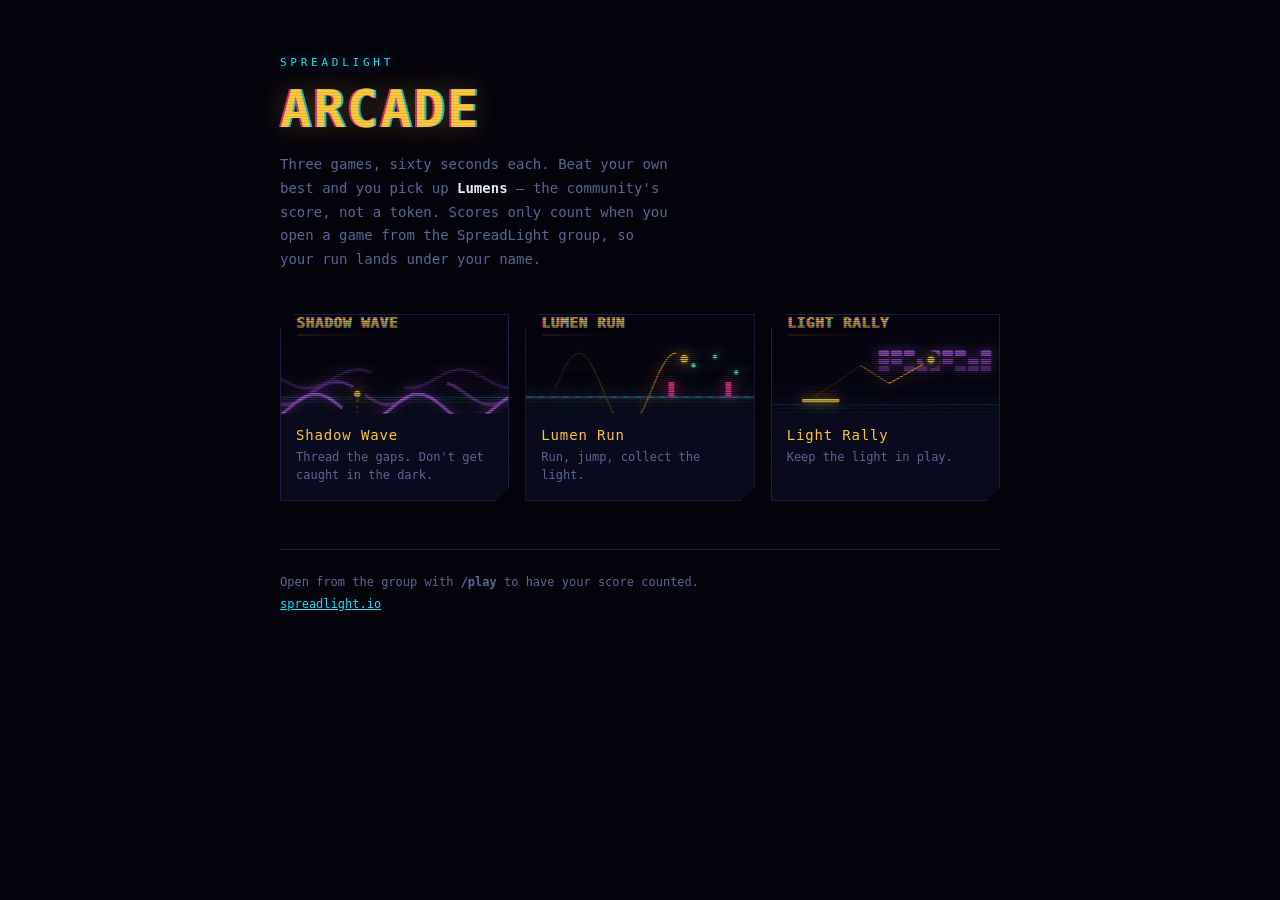
==== arcade/index.html @ 24184afd "Serve something at the arcade root, and fix image content types play.spreadlight.io returned 404 at " ====
<!doctype html>
<html lang="en">
<head>
<meta charset="utf-8">
<meta name="viewport" content="width=device-width,initial-scale=1,viewport-fit=cover">
<title>SpreadLight Arcade</title>
<link rel="icon" href="/arcade/lumenrun.png">
<link rel="stylesheet" href="/arcade/sl.css">
<style>
  /* This page scrolls and stacks, unlike the games, which are fixed to the
     viewport — so it opts out of the shell's centred, overflow-hidden body. */
  html, body { height: auto; overflow: auto; }
  body {
    justify-content: flex-start; padding: 0; display: block;
    min-height: 100%;
    /* The shell pins its horizon glow to 118% of the VIEWPORT, which leaves a
       visible seam once a page scrolls past one screen. Fixed attachment
       keeps the city below the fold wherever you are on the page. */
    background-attachment: fixed;
  }

  .wrap { max-width: 760px; margin: 0 auto; padding: 56px 20px 72px; }

  .kicker {
    font-size: 11px; letter-spacing: .34em; text-transform: uppercase;
    color: var(--neon); text-shadow: 0 0 12px rgba(25,230,255,.45);
  }
  h1 {
    margin: 10px 0 0; font-size: clamp(30px, 9vw, 52px); letter-spacing: .04em;
    color: var(--light);
    text-shadow: -2px 0 0 rgba(255,46,136,.8), 2px 0 0 rgba(25,230,255,.8),
                 0 0 30px rgba(255,201,60,.35);
  }
  .sub { margin-top: 14px; color: var(--dim); font-size: 14px; line-height: 1.7; max-width: 46ch; }
  .sub b { color: var(--ink); font-weight: 600; }

  .rack { margin-top: 42px; display: grid; gap: 16px; }
  @media (min-width: 640px) { .rack { grid-template-columns: repeat(3, 1fr); } }

  .cab {
    display: block; text-decoration: none; color: inherit;
    border: 1px solid var(--grid); background: var(--deck);
    overflow: hidden; position: relative;
    clip-path: polygon(14px 0, 100% 0, 100% calc(100% - 14px), calc(100% - 14px) 100%, 0 100%, 0 14px);
    transition: border-color .18s ease, transform .18s ease;
  }
  .cab:hover, .cab:focus-visible {
    border-color: rgba(25,230,255,.6);
    transform: translateY(-3px);
    outline: none;
  }
  .cab:focus-visible { box-shadow: 0 0 0 2px var(--neon); }
  /* The cover already carries its own title, so showing the whole thing and
     then repeating the name underneath says it twice. Cropping to the lower
     band keeps the artwork and lets the card's own typography name it. */
  .cab img {
    display: block; width: 100%; height: auto;
    aspect-ratio: 16 / 7;
    object-fit: cover;
    object-position: 50% 88%;
  }
  .cab .meta { padding: 13px 15px 16px; }
  .cab .name { color: var(--light); font-size: 14px; letter-spacing: .06em; }
  .cab .line { color: var(--dim); font-size: 12px; margin-top: 5px; line-height: 1.5; }

  .foot {
    margin-top: 48px; padding-top: 22px; border-top: 1px solid var(--grid);
    color: var(--dim); font-size: 12px; line-height: 1.8;
  }
  .foot a { color: var(--neon); }

  @media (prefers-reduced-motion: reduce) {
    .cab { transition: none; }
    .cab:hover { transform: none; }
  }
</style>
</head>
<body>
<div class="wrap">
  <p class="kicker">SpreadLight</p>
  <h1>ARCADE</h1>
  <p class="sub">
    Three games, sixty seconds each. Beat your own best and you pick up
    <b>Lumens</b> — the community's score, not a token. Scores only count when
    you open a game from the SpreadLight group, so your run lands under your name.
  </p>

  <div class="rack">
    <a class="cab" href="/arcade/shadowwave.html">
      <img src="/arcade/shadowwave.png" alt="Shadow Wave" width="640" height="360">
      <div class="meta">
        <div class="name">Shadow Wave</div>
        <div class="line">Thread the gaps. Don't get caught in the dark.</div>
      </div>
    </a>
    <a class="cab" href="/arcade/lumenrun.html">
      <img src="/arcade/lumenrun.png" alt="Lumen Run" width="640" height="360">
      <div class="meta">
        <div class="name">Lumen Run</div>
        <div class="line">Run, jump, collect the light.</div>
      </div>
    </a>
    <a class="cab" href="/arcade/lightrally.html">
      <img src="/arcade/lightrally.png" alt="Light Rally" width="640" height="360">
      <div class="meta">
        <div class="name">Light Rally</div>
        <div class="line">Keep the light in play.</div>
      </div>
    </a>
  </div>

  <p class="foot">
    Open from the group with <b>/play</b> to have your score counted.<br>
    <a href="https://spreadlight.io">spreadlight.io</a>
  </p>
</div>
</body>
</html>
---- arcade/sl.css ----
/* SpreadLight arcade — shared shell for every game.

   The rule the whole look hangs on: COLD IS THE MACHINE, WARM IS YOU.
   Cyan, violet and magenta belong to the city and everything trying to
   end your run. Amber is the player and the lumens. Figure and ground are
   separated by temperature rather than brightness alone, which is what
   keeps these readable on a phone in daylight — the thing you must not
   lose track of is the only warm object on screen. */

:root {
  --void:  #04030c;   /* night between the buildings */
  --deck:  #0a0a1f;   /* play surface */
  --grid:  #1b1f4a;   /* inert structure */
  --neon:  #19e6ff;   /* the city, UI chrome */
  --hot:   #ff2e88;   /* danger */
  --volt:  #9d4edd;   /* the shadow mass */
  --light: #ffc93c;   /* you, and what you collect */
  --mint:  #2bffcf;   /* pickups */
  --ink:   #e8f4ff;
  --dim:   #5a6a9a;
}

* { box-sizing: border-box; margin: 0; padding: 0; }

html, body {
  height: 100%;
  background: var(--void);
  color: var(--ink);
  font-family: ui-monospace, "SF Mono", Menlo, Consolas, monospace;
  overflow: hidden;
  -webkit-user-select: none;
  user-select: none;
  -webkit-tap-highlight-color: transparent;
}

body {
  display: flex;
  flex-direction: column;
  align-items: center;
  justify-content: center;
  gap: 10px;
  padding: 12px;
  /* horizon glow — the city is always somewhere below the frame */
  background:
    radial-gradient(120% 60% at 50% 118%, #141a4d 0%, transparent 70%),
    var(--void);
}

/* CRT scanlines over everything, including the canvas, which cannot carry
   a pseudo-element of its own. Kept at 3% so it reads as texture and never
   competes with a moving sprite. */
body::after {
  content: "";
  position: fixed;
  inset: 0;
  pointer-events: none;
  z-index: 9;
  background: repeating-linear-gradient(
    to bottom,
    rgba(0, 0, 0, 0) 0 2px,
    rgba(0, 0, 0, .28) 2px 3px
  );
  opacity: .34;
  mix-blend-mode: multiply;
}

#hud {
  display: flex;
  gap: 18px;
  font-size: 12px;
  letter-spacing: .22em;
  text-transform: uppercase;
  color: var(--neon);
  text-shadow: 0 0 10px rgba(25, 230, 255, .5);
}
#hud b {
  color: var(--light);
  font-weight: 700;
  text-shadow: 0 0 10px rgba(255, 201, 60, .6);
}

canvas {
  border-radius: 10px;
  background: var(--deck);
  box-shadow:
    0 0 0 1px var(--grid),
    0 0 0 2px rgba(25, 230, 255, .18),
    0 0 44px -6px rgba(25, 230, 255, .32),
    0 22px 60px -24px rgba(157, 78, 221, .6);
  touch-action: none;
}

#msg {
  position: fixed;
  inset: 0;
  z-index: 10;
  display: flex;
  flex-direction: column;
  align-items: center;
  justify-content: center;
  gap: 14px;
  text-align: center;
  padding: 24px;
  background: radial-gradient(90% 70% at 50% 50%, rgba(10, 10, 31, .92), rgba(4, 3, 12, .97));
  backdrop-filter: blur(4px);
}
#msg.hide { display: none; }

/* The one loud moment: a badly-tuned signal. Two offset copies bleed cyan
   and magenta out from under the amber, the way a CRT misconverges. Used
   on the title only — repeat it anywhere else and the page just looks
   broken rather than transmitted. */
#msg h1 {
  font-size: clamp(24px, 8vw, 38px);
  letter-spacing: .06em;
  color: var(--light);
  text-shadow:
    -2px 0 0 rgba(255, 46, 136, .85),
     2px 0 0 rgba(25, 230, 255, .85),
     0 0 26px rgba(255, 201, 60, .45);
}

#msg p {
  color: var(--dim);
  font-size: 14px;
  line-height: 1.65;
  max-width: 32ch;
}
#msg .score { color: var(--ink); font-size: 18px; }

button {
  font: inherit;
  font-size: 14px;
  padding: 13px 30px;
  border: 0;
  border-radius: 2px;
  background: var(--light);
  color: #1a1200;
  font-weight: 700;
  letter-spacing: .14em;
  text-transform: uppercase;
  cursor: pointer;
  clip-path: polygon(10px 0, 100% 0, 100% calc(100% - 10px), calc(100% - 10px) 100%, 0 100%, 0 10px);
  box-shadow: 0 0 24px -4px rgba(255, 201, 60, .7);
}
button:active { transform: translateY(1px); }

.ghost {
  background: transparent;
  color: var(--neon);
  box-shadow: inset 0 0 0 1px rgba(25, 230, 255, .45);
  padding: 10px 22px;
  font-size: 12px;
}

@media (prefers-reduced-motion: reduce) {
  body::after { display: none; }
}
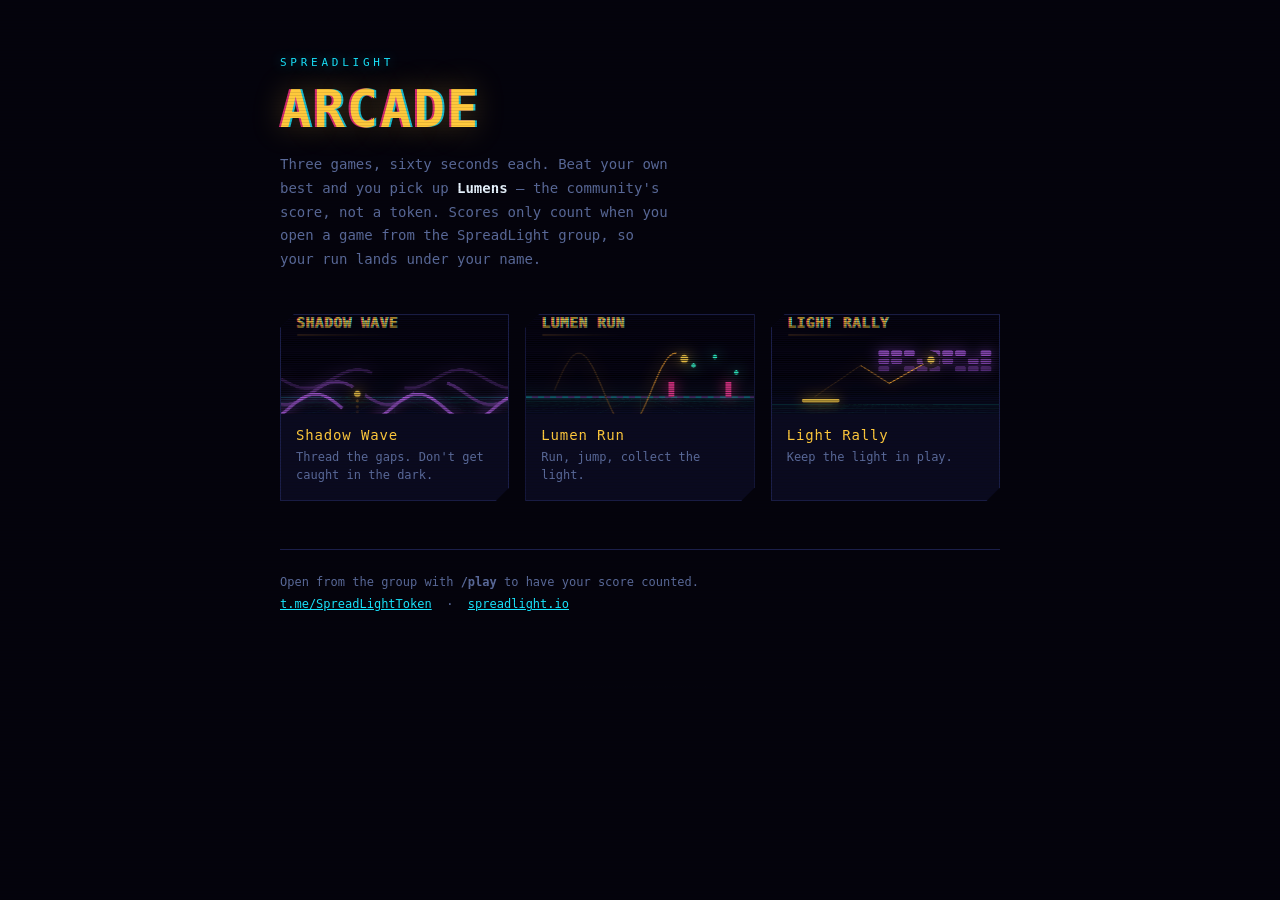
==== commit 586e5b5c: "Link the group from the arcade, and stop the shield deleting it Footer now carries t.me/SpreadLightT" ====
--- a/arcade/index.html
+++ b/arcade/index.html
@@ -111,6 +111,8 @@
 
   <p class="foot">
     Open from the group with <b>/play</b> to have your score counted.<br>
+    <a href="https://t.me/SpreadLightToken">t.me/SpreadLightToken</a>
+    &nbsp;·&nbsp;
     <a href="https://spreadlight.io">spreadlight.io</a>
   </p>
 </div>
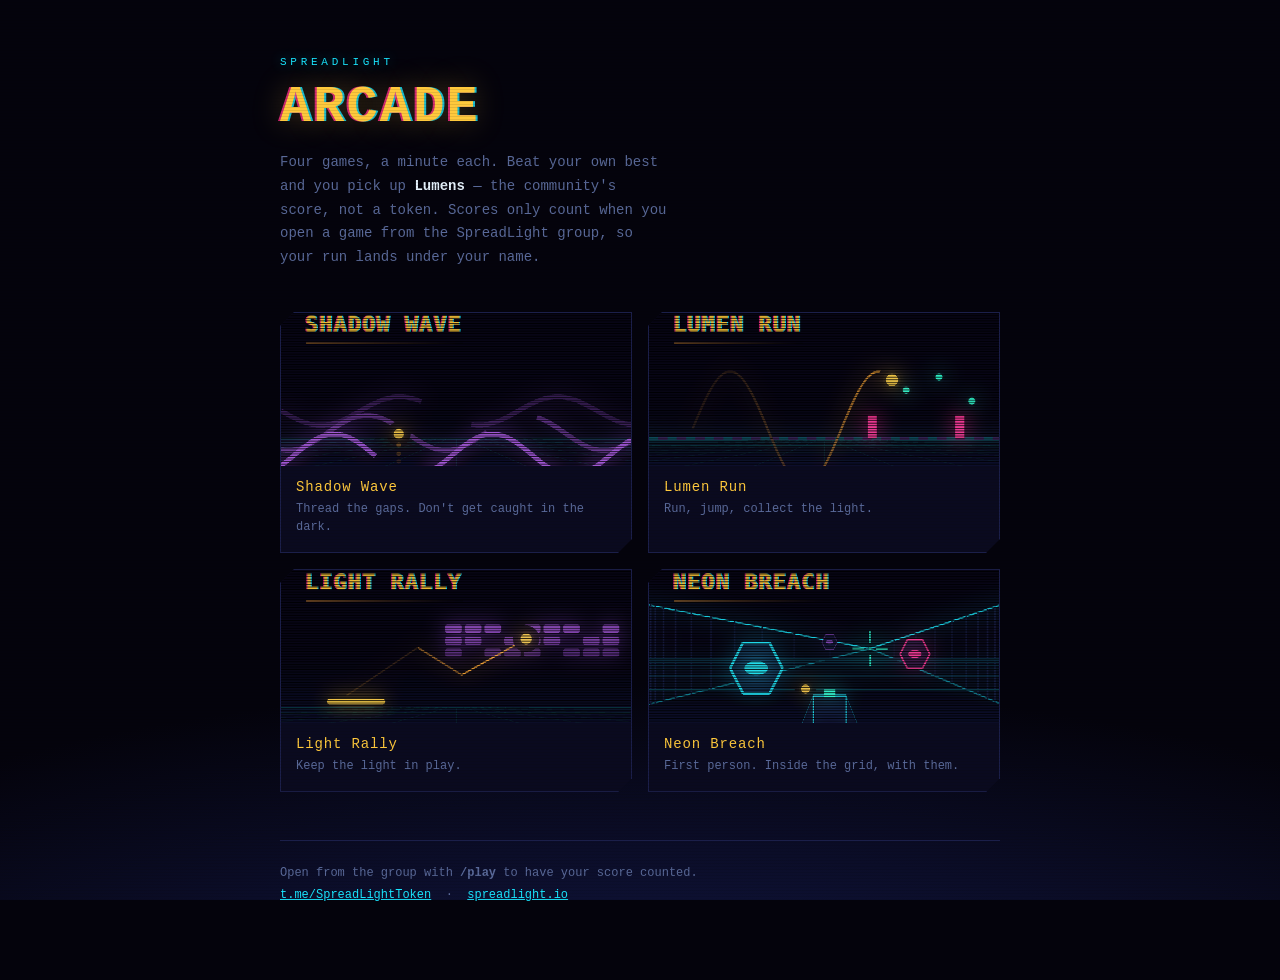
==== commit dd3f17cf: "arcade: fix Lumen Run's unreachable lumens, raise difficulty, add Neon Breach LUMEN RUN COULD NEVER " ====
--- a/arcade/index.html
+++ b/arcade/index.html
@@ -35,7 +35,9 @@
   .sub b { color: var(--ink); font-weight: 600; }
 
   .rack { margin-top: 42px; display: grid; gap: 16px; }
-  @media (min-width: 640px) { .rack { grid-template-columns: repeat(3, 1fr); } }
+  /* Two across, not three — with four cabinets a three-column rack leaves
+     the last one stranded on a row of its own. */
+  @media (min-width: 560px) { .rack { grid-template-columns: repeat(2, 1fr); } }
 
   .cab {
     display: block; text-decoration: none; color: inherit;
@@ -80,7 +82,7 @@
   <p class="kicker">SpreadLight</p>
   <h1>ARCADE</h1>
   <p class="sub">
-    Three games, sixty seconds each. Beat your own best and you pick up
+    Four games, a minute each. Beat your own best and you pick up
     <b>Lumens</b> — the community's score, not a token. Scores only count when
     you open a game from the SpreadLight group, so your run lands under your name.
   </p>
@@ -107,6 +109,13 @@
         <div class="line">Keep the light in play.</div>
       </div>
     </a>
+    <a class="cab" href="/arcade/neonbreach.html">
+      <img src="/arcade/neonbreach.png" alt="Neon Breach" width="640" height="360">
+      <div class="meta">
+        <div class="name">Neon Breach</div>
+        <div class="line">First person. Inside the grid, with them.</div>
+      </div>
+    </a>
   </div>
 
   <p class="foot">
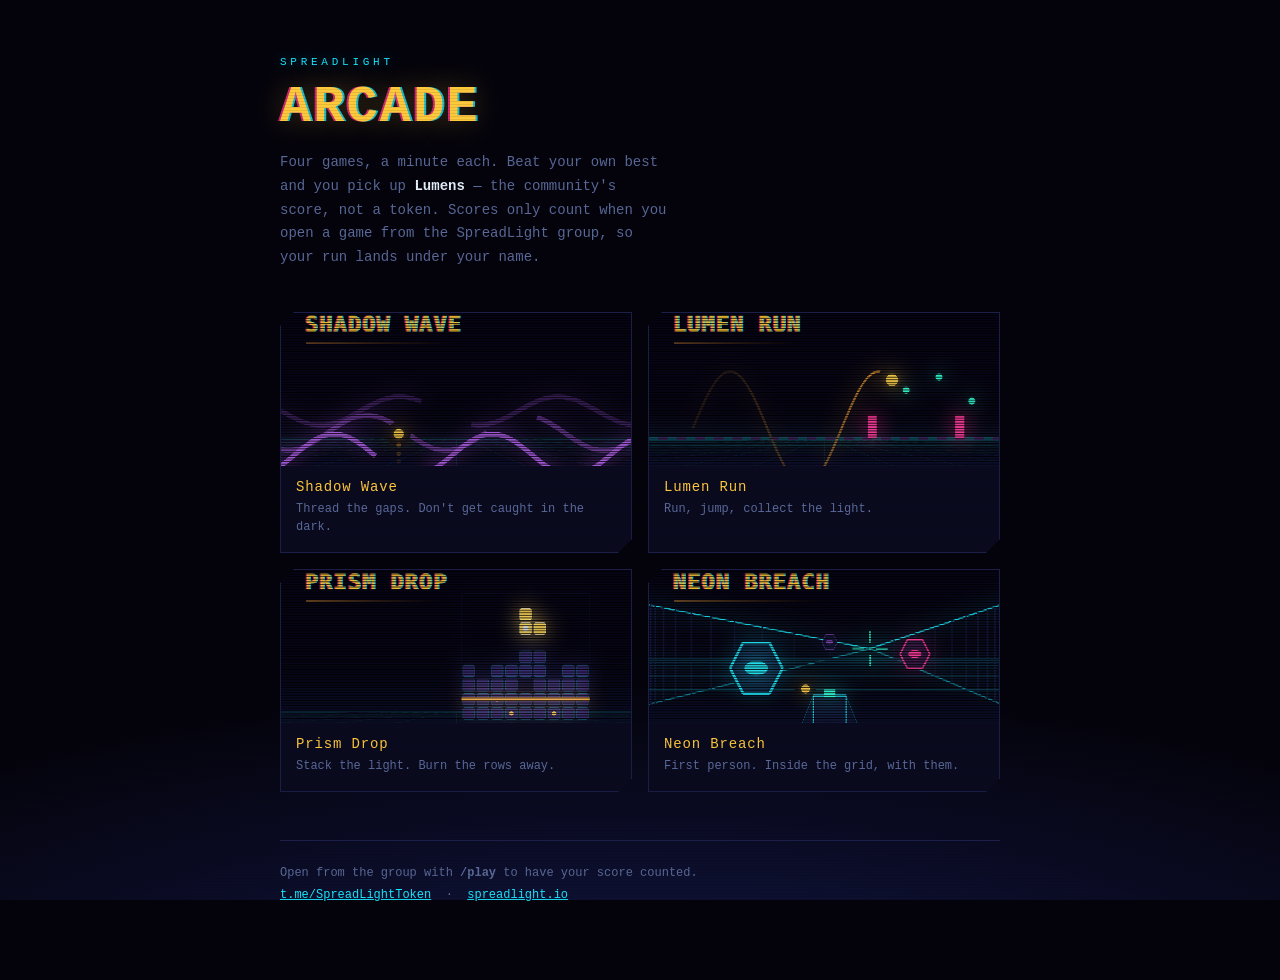
==== commit 2a017a69: "Replace Light Rally with Prism Drop Light Rally (paddle) is gone; Prism Drop is an original falling-" ====
--- a/arcade/index.html
+++ b/arcade/index.html
@@ -102,11 +102,11 @@
         <div class="line">Run, jump, collect the light.</div>
       </div>
     </a>
-    <a class="cab" href="/arcade/lightrally.html">
-      <img src="/arcade/lightrally.png" alt="Light Rally" width="640" height="360">
+    <a class="cab" href="/arcade/prismdrop.html">
+      <img src="/arcade/prismdrop.png" alt="Prism Drop" width="640" height="360">
       <div class="meta">
-        <div class="name">Light Rally</div>
-        <div class="line">Keep the light in play.</div>
+        <div class="name">Prism Drop</div>
+        <div class="line">Stack the light. Burn the rows away.</div>
       </div>
     </a>
     <a class="cab" href="/arcade/neonbreach.html">
